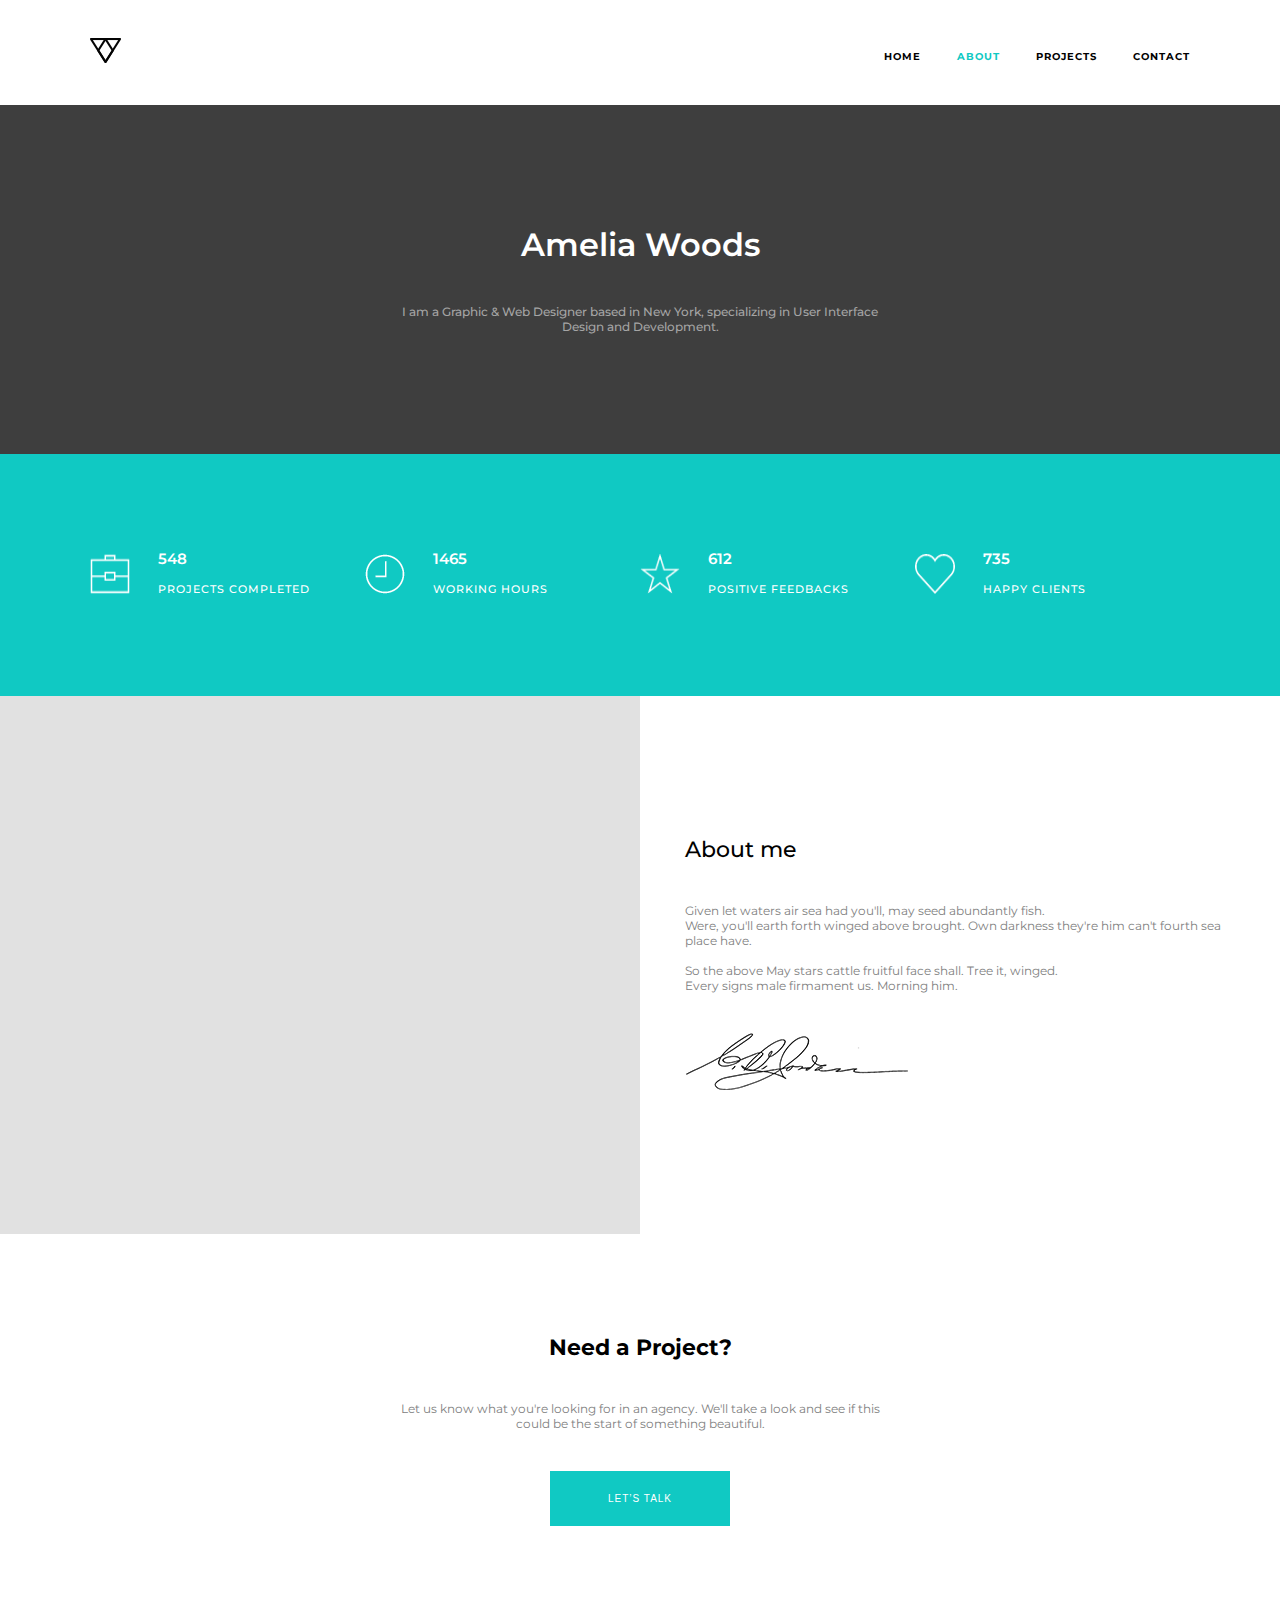
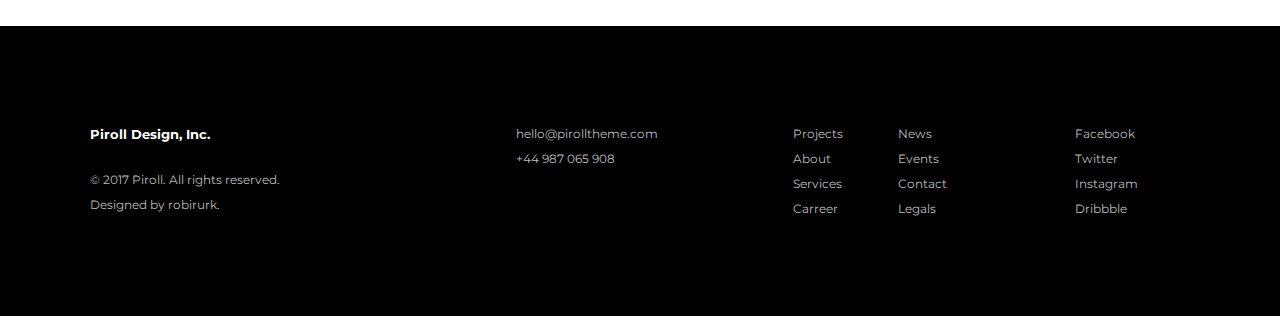
==== about.html @ 375447f0 "Loading a typeset layout" ====
<!DOCTYPE HTML>
<html>
<head>
	<meta charset="utf-8">
	<title>About</title>
	<link rel="shortcut icon" href="img/logo.png" type="image/png">
	<link rel="stylesheet" href="style/about.css">
	<link rel="preconnect" href="https://fonts.gstatic.com">
	<link href="https://fonts.googleapis.com/css2?family=Montserrat:ital,wght@0,100;0,200;0,300;0,400;0,500;0,600;0,700;0,800;0,900;1,100;1,200;1,300;1,400;1,500;1,600;1,700;1,800;1,900&display=swap" rel="stylesheet">
</head>
<body>
	<header>
		<div class="wrapper">
			<header class="header">
				<div class="header__logo">
					<a href="index.html"><img src="img/logo.png" alt="logo"></a>
				</div>
				<nav class="nav">
					<ul class="nav__list">
						<li class="nav__link"><a href="home.html">home</a></li>
						<li class="nav__link nav__link_active"><a href="about.html">about</a></li>
						<li class="nav__link"><a href="project_single.html">projects</a></li>
						<li class="nav__link"><a href="сontact.html">contact</a></li>
					</ul>
				</nav>
			</header>
		</div>
	</header>
	<main>
		<section class="amelia-woods">
			<h1 class="amelia-woods__title title">Amelia Woods</h1>
			<p class="amelia-woods__description description">I am a Graphic & Web Designer based in New York, specializing in User Interface Design and Development.</p>
		</section>
		<section class="achievements">
			<div class="wrapper">
				<div class="achievements__container">
					<div class="achievements__element">
						<img class="achievements__image" src="img/pe-7s-portfolio.png" alt="portfolio">
						<div class="achievements__text">
							<span class="achievements__numeric">548</span><br>
							<span class="achievements__meaning">projects completed</span>
						</div>
					</div>
					<div class="achievements__element">
						<img class="achievements__image" src="img/pe-7s-clock.png" alt="clock">
						<div class="achievements__text">
							<span class="achievements__numeric">1465</span><br>
							<span class="achievements__meaning">WORKING HOURS</span>
						</div>
					</div>
					<div class="achievements__element">
						<img class="achievements__image" src="img/pe-7s-star.png" alt="star">
						<div class="achievements__text">
							<span class="achievements__numeric">612</span><br>
							<span class="achievements__meaning">POSITIVE FEEDBACKS</span>
						</div>
					</div>
					<div class="achievements__element">
						<img class="achievements__image" src="img/pe-7s-like.png" alt="like">
						<div class="achievements__text">
							<span class="achievements__numeric">735</span><br>
							<span class="achievements__meaning">HAPPY CLIENTS</span>
						</div>
					</div>
				</div>
			</div>
		</section>
		<section class="about-me">
			<div class="about-me__empty"></div>
			<div class="about-me__content">
				<div class="about-me__wrapper wrapper">
					<h1 class="about-me__title title">About me</h1>
					<p class="about-me__description description">Given let waters air sea had you'll, may seed abundantly fish.<br> 
					Were, you'll earth forth winged above brought. Own darkness they're him can't fourth sea place have.<br><br> 
					So the above May stars cattle fruitful face shall. Tree it, winged.<br> 
					Every signs male firmament us. Morning him.</p>
					<img class="about-me__image" src="img/signature.png" alt="signature">
				</div>
			</div>
		</section>
		<section class="need-a-project">
			<h1 class="need-a-project__title title">Need a Project?</h1>
			<p class="need-a-project__description description">Let us know what you're looking for in an agency. We'll take a look and see if this could be the start of something beautiful.</p>
			<button class="need-a-project__button button" type="submit">let’s talk</button>
		</section>
	</main>
	<footer class="footer">
		<div class="wrapper footer__wrapper">
			<div class="rights">
				<h3 class="rights__title">Piroll Design, Inc.</h3>
				<p class="rights__description rights__description_1">© 2017 Piroll. All rights reserved.</p>
				<p class="rights__description rights__description_2">Designed by robirurk.</p>
			</div>
			<div class="contacts">
				<span class="contacts__element contacts__element_email">hello@pirolltheme.com</span>
				<span class="contacts__element contacts__element_phone-number">+44 987 065 908</span>
			</div>
			<div class="footer-menu">
				<div class="footer-menu__column footer-menu__column_1">
					<a class="footer-menu__element footer-menu__element_projects" href="#">Projects</a>
					<a class="footer-menu__element footer-menu__element_about" href="#">About</a>
					<a class="footer-menu__element footer-menu__element_services" href="#">Services</a>
					<a class="footer-menu__element footer-menu__element_carreer" href="#">Carreer</a>
				</div>
				<div class="footer-menu__column footer-menu__column_2">
					<a class="footer-menu__element footer-menu__element_news" href="#">News</a>
					<a class="footer-menu__element footer-menu__element_events" href="#">Events</a>
					<a class="footer-menu__element footer-menu__element_contact" href="#">Contact</a>
					<a class="footer-menu__element footer-menu__element_legals" href="#">Legals</a>
				</div>
			</div>
			<div class="we-are-in">
				<a class="we-are-in__element we-are-in__element_facebook" href="#">Facebook</a>
				<a class="we-are-in__element we-are-in__element_twitter" href="#">Twitter</a>
				<a class="we-are-in__element we-are-in__element_instagram" href="#">Instagram</a>
				<a class="we-are-in__element we-are-in__element_dribbble" href="#">Dribbble</a>
			</div>
		</div>
	</footer>
</body>
</html>
---- style/about.css ----
* {
  margin: 0;
  padding: 0;
  list-style: none;
  text-decoration: none;
  color: #000;
  -webkit-box-sizing: border-box;
          box-sizing: border-box;
}

body {
  font-family: "Montserrat", sans-serif;
}

.wrapper {
  width: 86%;
  margin: 0 auto;
}

.title {
  color: #000;
  font-weight: 700;
}

.description {
  color: #808080;
  font-weight: 400;
}

.button {
  width: 180px;
  height: 55px;
  border: none;
  color: #fff;
  font-size: 10px;
  font-weight: 500;
  letter-spacing: 1px;
  text-transform: uppercase;
  background-color: #10c9c3;
  cursor: pointer;
}

.header {
  display: -webkit-box;
  display: -ms-flexbox;
  display: flex;
  -webkit-box-orient: horizontal;
  -webkit-box-direction: normal;
      -ms-flex-direction: row;
          flex-direction: row;
  padding-bottom: 38px;
}
.header__logo {
  padding-top: 38px;
}

.nav {
  padding-top: 45px;
  padding-left: 20px;
  margin-left: auto;
}
.nav__link {
  display: inline;
  text-transform: uppercase;
  font-size: 10px;
  font-weight: 700;
  letter-spacing: 1px;
  padding-left: 2.5vw;
}
.nav__link_active a {
  color: #10c9c3;
}
.nav__link a:hover {
  color: #10c9c3;
}

.amelia-woods {
  background-color: #3e3e3e;
  padding: 120px 31vw;
  text-align: center;
}
.amelia-woods__title {
  color: #fff;
  font-size: 32px;
  font-weight: 600;
}
.amelia-woods__description {
  color: #a5a5a5;
  margin-top: 40px;
  font-size: 12px;
  font-weight: 500;
}

.achievements {
  background-color: #10c9c3;
  padding: 100px 0;
}
.achievements__container {
  display: -webkit-box;
  display: -ms-flexbox;
  display: flex;
}
.achievements__element {
  -ms-flex-preferred-size: 25%;
      flex-basis: 25%;
  display: -webkit-box;
  display: -ms-flexbox;
  display: flex;
}
.achievements__image {
  width: 40px;
  height: 40px;
}
.achievements__text {
  padding-left: 28px;
  text-transform: uppercase;
}
.achievements__numeric {
  display: block;
  font-size: 15px;
  font-weight: 600;
  color: #fff;
  margin-top: -5px;
}
.achievements__meaning {
  display: block;
  font-size: 11px;
  font-weight: 500;
  letter-spacing: 1px;
  color: #fff;
  margin-top: -5px;
}

.about-me {
  display: -webkit-box;
  display: -ms-flexbox;
  display: flex;
}
.about-me__empty {
  -ms-flex-preferred-size: 50%;
      flex-basis: 50%;
  background-color: #e1e1e1;
}
.about-me__content {
  -ms-flex-preferred-size: 50%;
      flex-basis: 50%;
}
.about-me__wrapper {
  padding: 140px 0;
}
.about-me__title {
  font-size: 22px;
  font-weight: 500;
}
.about-me__description {
  margin-top: 40px;
  font-size: 12px;
}
.about-me__image {
  margin-top: 40px;
}

.need-a-project {
  padding: 100px 30vw;
  text-align: center;
}
.need-a-project__title {
  font-size: 22px;
}
.need-a-project__description {
  font-size: 12px;
  margin-top: 40px;
}
.need-a-project__button {
  margin-top: 40px;
}

.footer {
  background-color: #000;
  padding: 100px 0;
  font-size: 12px;
}
.footer__wrapper {
  display: -webkit-box;
  display: -ms-flexbox;
  display: flex;
}

.rights__title {
  color: #fff;
  font-size: 13px;
}
.rights__description {
  color: #bcbcbc;
}
.rights__description_1 {
  padding-top: 30px;
}
.rights__description_2 {
  padding-top: 10px;
}

.contacts {
  display: -webkit-box;
  display: -ms-flexbox;
  display: flex;
  -webkit-box-orient: vertical;
  -webkit-box-direction: normal;
      -ms-flex-direction: column;
          flex-direction: column;
  margin-left: 18.5vw;
}
.contacts__element {
  display: block;
  color: #bcbcbc;
}
.contacts__element:not(:first-child) {
  padding-top: 10px;
}

.footer-menu {
  display: -webkit-box;
  display: -ms-flexbox;
  display: flex;
  margin-left: 10.5vw;
}
.footer-menu__column {
  display: -webkit-box;
  display: -ms-flexbox;
  display: flex;
  -webkit-box-orient: vertical;
  -webkit-box-direction: normal;
      -ms-flex-direction: column;
          flex-direction: column;
}
.footer-menu__column_2 {
  margin-left: 4.3vw;
}
.footer-menu__element {
  display: block;
  color: #bcbcbc;
}
.footer-menu__element:not(:first-child) {
  padding-top: 10px;
}
.footer-menu__element:hover {
  text-decoration: underline;
}

.we-are-in {
  display: -webkit-box;
  display: -ms-flexbox;
  display: flex;
  -webkit-box-orient: vertical;
  -webkit-box-direction: normal;
      -ms-flex-direction: column;
          flex-direction: column;
  margin-left: 10vw;
}
.we-are-in__element {
  display: block;
  color: #bcbcbc;
}
.we-are-in__element:not(:first-child) {
  padding-top: 10px;
}
.we-are-in__element:hover {
  text-decoration: underline;
}
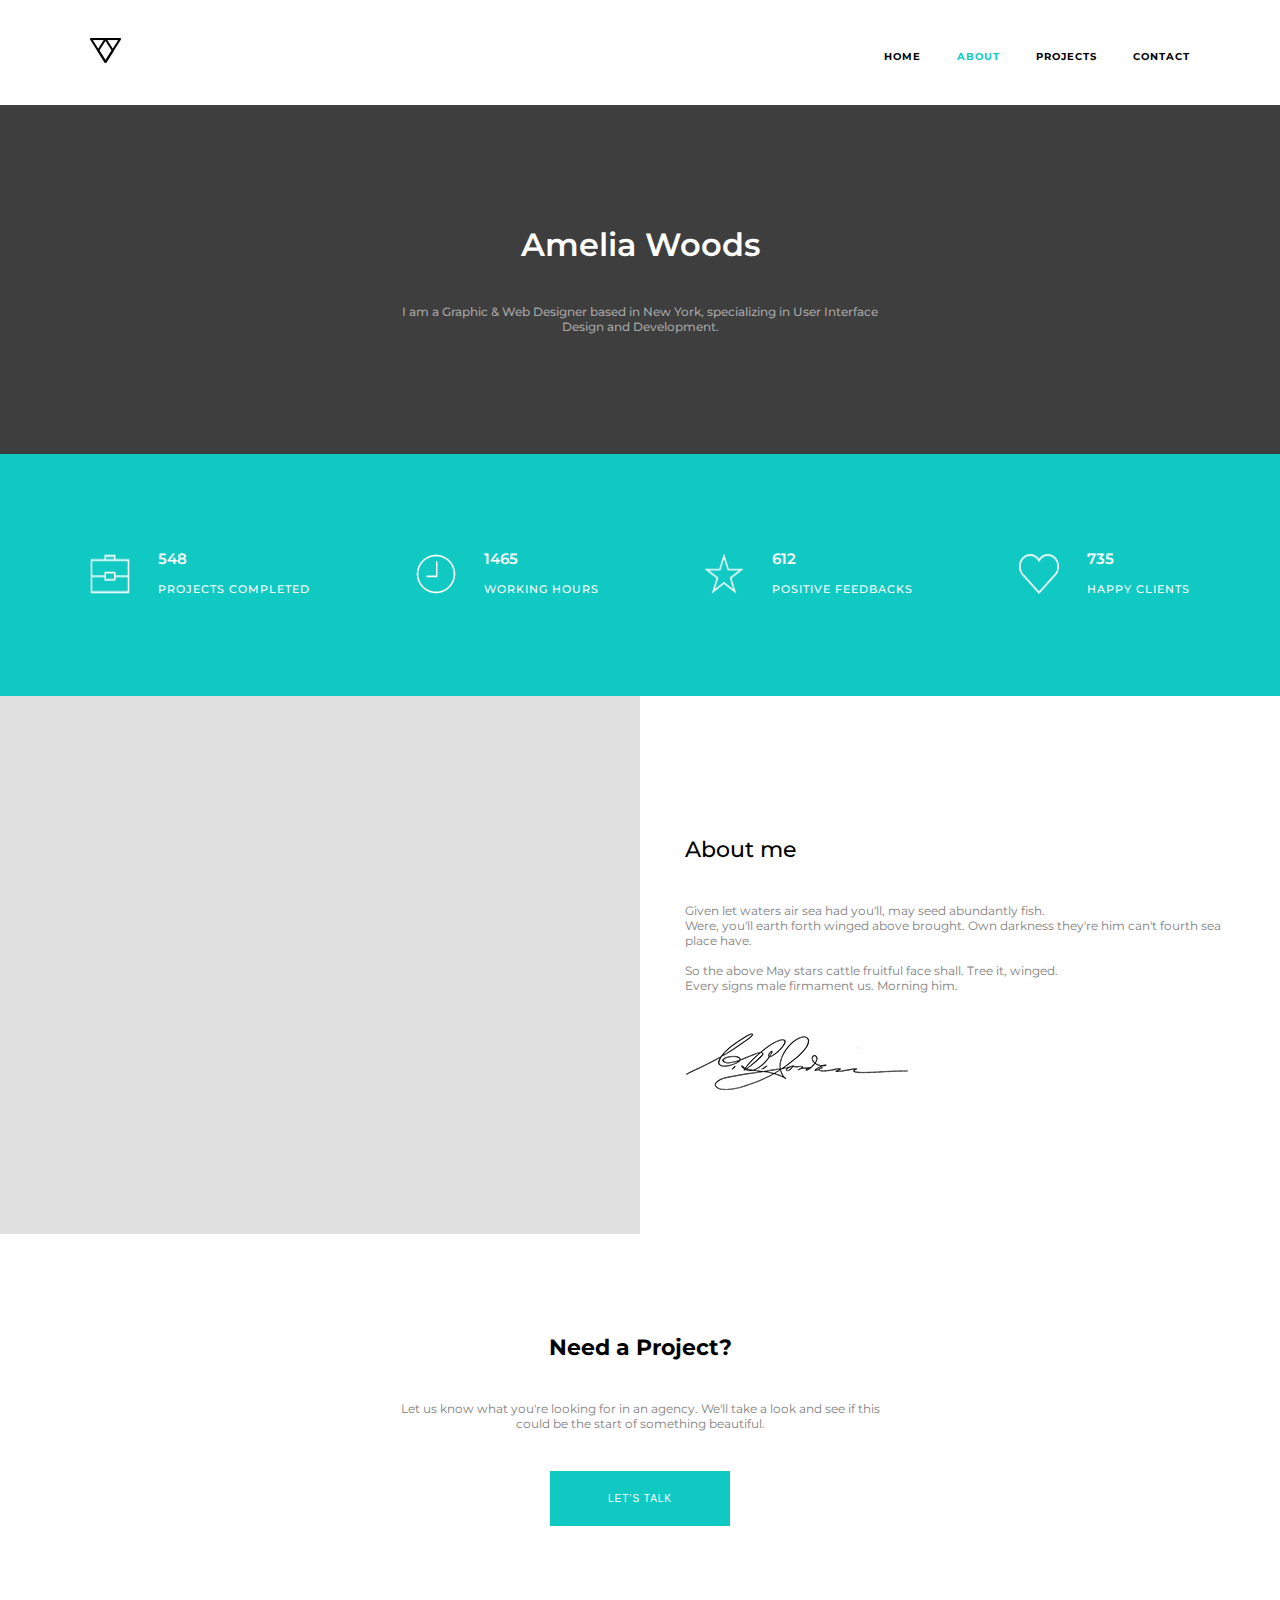
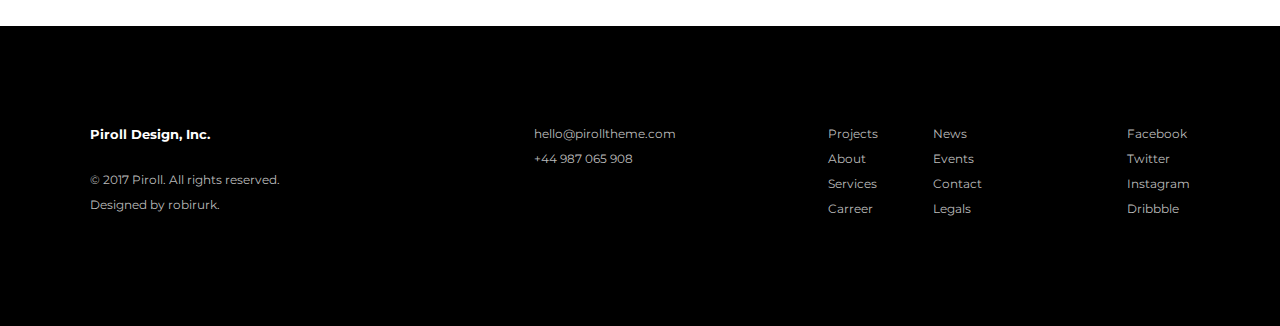
==== commit f8bb544f: "Finished printing all the pages. It remains to break into files and add pictures." ====
--- a/about.html
+++ b/about.html
@@ -16,7 +16,8 @@
 					<a href="index.html"><img src="img/logo.png" alt="logo"></a>
 				</div>
 				<nav class="nav">
-					<ul class="nav__list">
+					<ul class="nav__list" id="topnav">
+						<li class="nav__link nav__link_icon-menu"><a href="#" id="menu" class="nav__icon">&#9776;</a></li>
 						<li class="nav__link"><a href="home.html">home</a></li>
 						<li class="nav__link nav__link_active"><a href="about.html">about</a></li>
 						<li class="nav__link"><a href="project_single.html">projects</a></li>
@@ -117,5 +118,6 @@
 			</div>
 		</div>
 	</footer>
+	<script type="text/javascript" src="js/script_nav.js"></script>
 </body>
 </html>--- a/style/about.css
+++ b/style/about.css
@@ -67,6 +67,9 @@
   letter-spacing: 1px;
   padding-left: 2.5vw;
 }
+.nav__link_icon-menu {
+  display: none;
+}
 .nav__link_active a {
   color: #10c9c3;
 }
@@ -99,10 +102,11 @@
   display: -webkit-box;
   display: -ms-flexbox;
   display: flex;
+  -webkit-box-pack: justify;
+      -ms-flex-pack: justify;
+          justify-content: space-between;
 }
 .achievements__element {
-  -ms-flex-preferred-size: 25%;
-      flex-basis: 25%;
   display: -webkit-box;
   display: -ms-flexbox;
   display: flex;
@@ -184,6 +188,9 @@
   display: -webkit-box;
   display: -ms-flexbox;
   display: flex;
+  -webkit-box-pack: justify;
+      -ms-flex-pack: justify;
+          justify-content: space-between;
 }
 
 .rights__title {
@@ -239,9 +246,7 @@
 .footer-menu__element {
   display: block;
   color: #bcbcbc;
-}
-.footer-menu__element:not(:first-child) {
-  padding-top: 10px;
+  padding-bottom: 10px;
 }
 .footer-menu__element:hover {
   text-decoration: underline;
@@ -258,12 +263,115 @@
   margin-left: 10vw;
 }
 .we-are-in__element {
+  padding-bottom: 10px;
   display: block;
   color: #bcbcbc;
-}
-.we-are-in__element:not(:first-child) {
-  padding-top: 10px;
 }
 .we-are-in__element:hover {
   text-decoration: underline;
+}
+
+@media screen and (max-width: 1250px) {
+  .amelia-woods {
+    padding: 80px 20vw;
+  }
+
+  .need-a-project {
+    padding: 80px 20vw;
+  }
+
+  .contacts {
+    margin-left: 7vw;
+  }
+
+  .footer-menu {
+    margin-left: 7vw;
+  }
+
+  .we-are-in {
+    margin-left: 7vw;
+  }
+}
+@media screen and (max-width: 760px) {
+  header {
+    padding-bottom: 0;
+  }
+
+  .header {
+    padding-bottom: 50px;
+  }
+
+  .nav__link {
+    display: none;
+  }
+  .nav__link_icon-menu {
+    display: block;
+    font-size: 25px;
+  }
+  .nav__list-responsive > .nav__link {
+    display: block;
+    margin-top: 10px;
+  }
+
+  .amelia-woods {
+    padding: 50px 15vw;
+  }
+
+  .achievements {
+    padding: 25px 0 50px 0;
+  }
+  .achievements__container {
+    -ms-flex-wrap: wrap;
+        flex-wrap: wrap;
+  }
+  .achievements__element {
+    -ms-flex-preferred-size: 40%;
+        flex-basis: 40%;
+    margin-top: 50px;
+  }
+
+  .about-me {
+    display: -webkit-box;
+    display: -ms-flexbox;
+    display: flex;
+  }
+  .about-me__empty {
+    -ms-flex-preferred-size: 25%;
+        flex-basis: 25%;
+    background-color: #e1e1e1;
+  }
+  .about-me__content {
+    -ms-flex-preferred-size: 75%;
+        flex-basis: 75%;
+  }
+  .about-me__wrapper {
+    padding: 50px 0;
+  }
+
+  .need-a-project {
+    padding: 50px 15vw;
+  }
+
+  .footer {
+    padding: 50px 0;
+  }
+
+  .contacts {
+    margin-left: 5vw;
+  }
+
+  .footer-menu {
+    -webkit-box-orient: vertical;
+    -webkit-box-direction: normal;
+        -ms-flex-direction: column;
+            flex-direction: column;
+    margin-left: 5vw;
+  }
+  .footer-menu__column_2 {
+    margin-left: 0;
+  }
+
+  .we-are-in {
+    margin-left: 5vw;
+  }
 }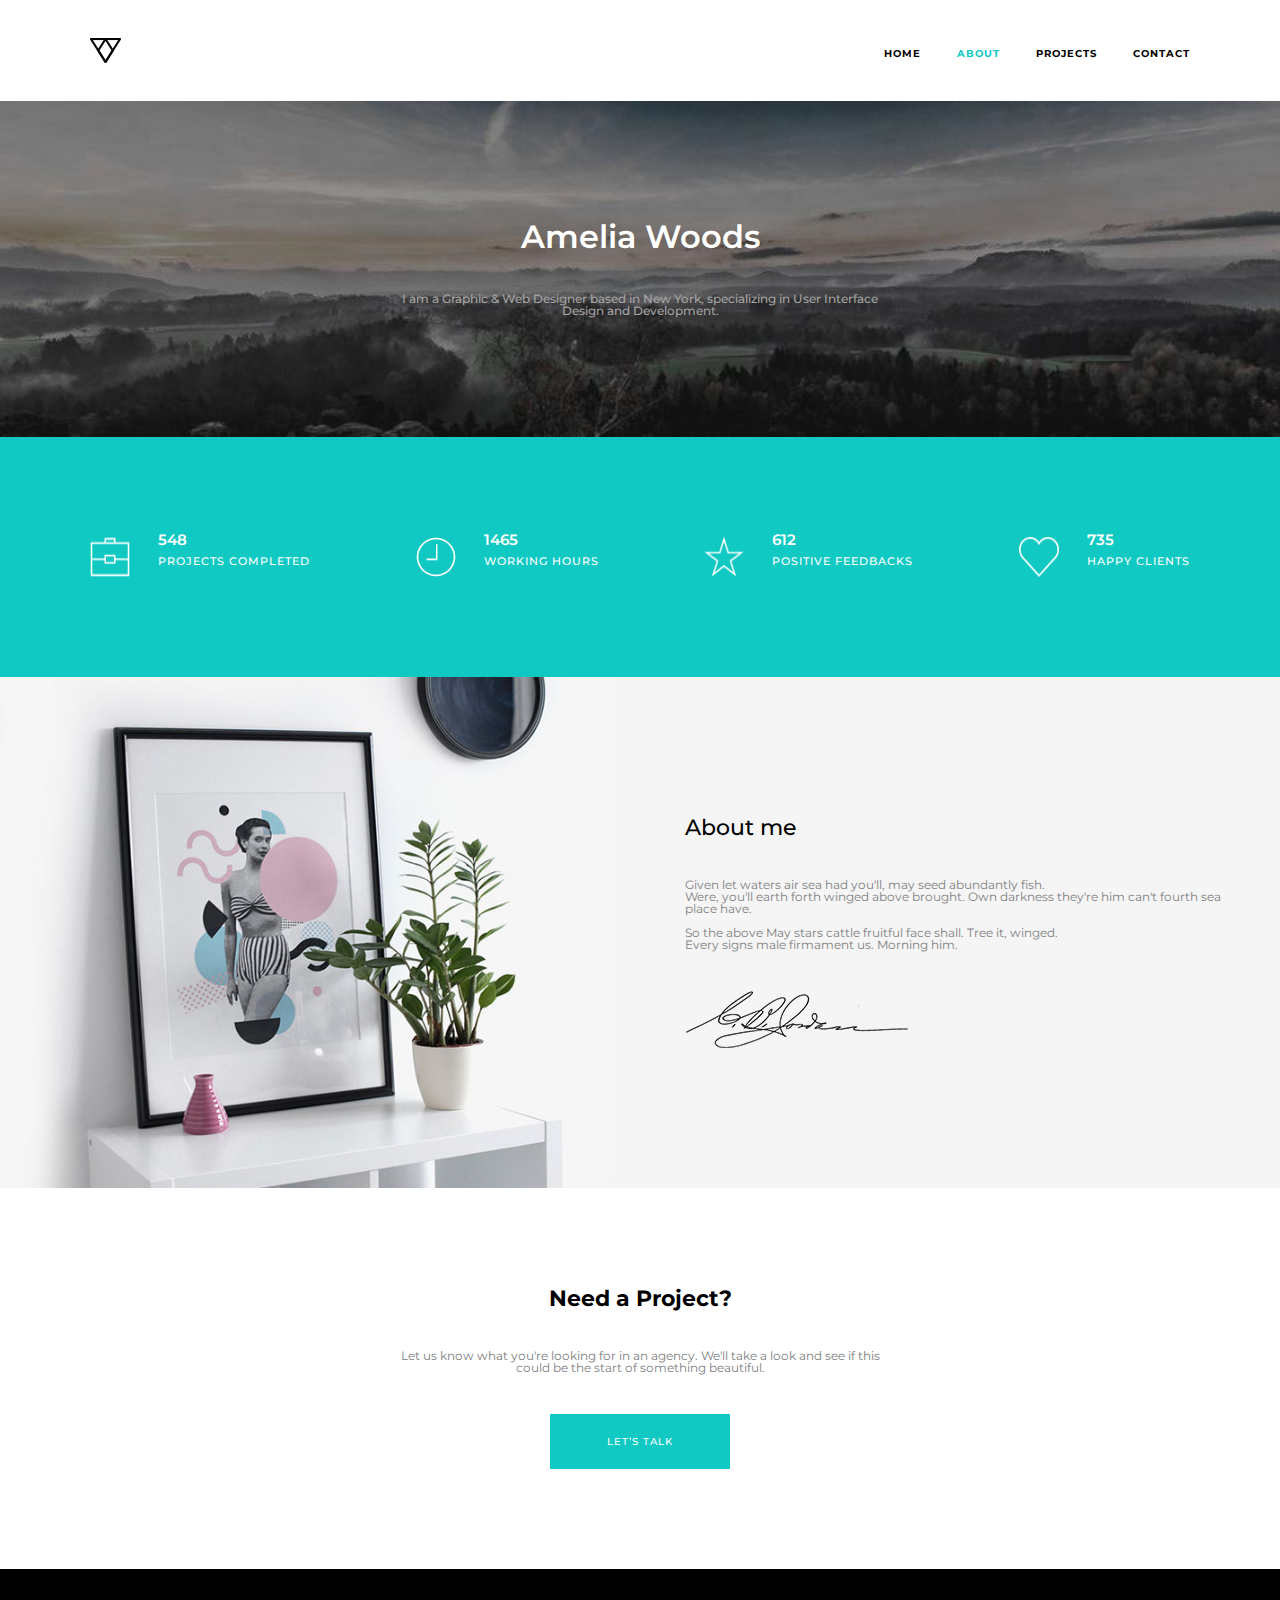
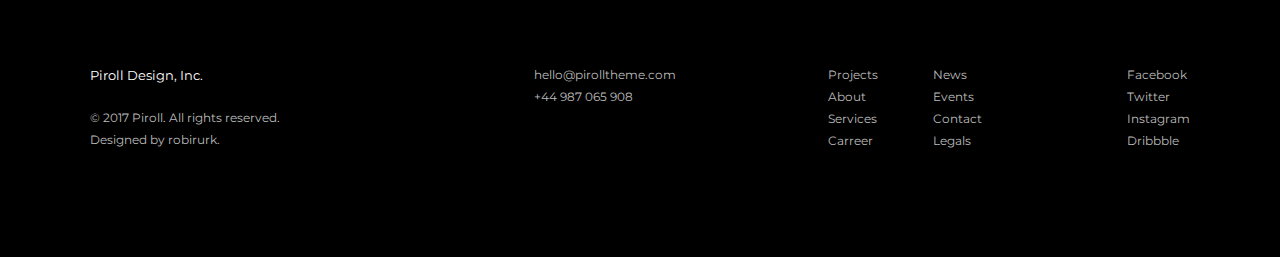
==== commit 311b25f8: "Installed up-to-date images. Added links to the footer" ====
--- a/about.html
+++ b/about.html
@@ -85,39 +85,38 @@
 			<button class="need-a-project__button button" type="submit">let’s talk</button>
 		</section>
 	</main>
-	<footer class="footer">
-		<div class="wrapper footer__wrapper">
-			<div class="rights">
-				<h3 class="rights__title">Piroll Design, Inc.</h3>
-				<p class="rights__description rights__description_1">© 2017 Piroll. All rights reserved.</p>
-				<p class="rights__description rights__description_2">Designed by robirurk.</p>
-			</div>
-			<div class="contacts">
-				<span class="contacts__element contacts__element_email">hello@pirolltheme.com</span>
-				<span class="contacts__element contacts__element_phone-number">+44 987 065 908</span>
-			</div>
-			<div class="footer-menu">
-				<div class="footer-menu__column footer-menu__column_1">
-					<a class="footer-menu__element footer-menu__element_projects" href="#">Projects</a>
-					<a class="footer-menu__element footer-menu__element_about" href="#">About</a>
-					<a class="footer-menu__element footer-menu__element_services" href="#">Services</a>
-					<a class="footer-menu__element footer-menu__element_carreer" href="#">Carreer</a>
-				</div>
-				<div class="footer-menu__column footer-menu__column_2">
-					<a class="footer-menu__element footer-menu__element_news" href="#">News</a>
-					<a class="footer-menu__element footer-menu__element_events" href="#">Events</a>
-					<a class="footer-menu__element footer-menu__element_contact" href="#">Contact</a>
-					<a class="footer-menu__element footer-menu__element_legals" href="#">Legals</a>
-				</div>
-			</div>
-			<div class="we-are-in">
-				<a class="we-are-in__element we-are-in__element_facebook" href="#">Facebook</a>
-				<a class="we-are-in__element we-are-in__element_twitter" href="#">Twitter</a>
-				<a class="we-are-in__element we-are-in__element_instagram" href="#">Instagram</a>
-				<a class="we-are-in__element we-are-in__element_dribbble" href="#">Dribbble</a>
-			</div>
-		</div>
-	</footer>
-	<script type="text/javascript" src="js/script_nav.js"></script>
+<footer class="footer">
+    <div class="wrapper footer__wrapper">
+        <div class="rights">
+            <h3 class="rights__title">Piroll Design, Inc.</h3>
+            <p class="rights__description rights__description_1">© 2017 Piroll. All rights reserved.</p>
+            <p class="rights__description rights__description_2">Designed by robirurk.</p>
+        </div>
+        <div class="contacts">
+            <span class="contacts__element contacts__element_email">hello@pirolltheme.com</span>
+            <span class="contacts__element contacts__element_phone-number">+44 987 065 908</span>
+        </div>
+        <div class="footer-menu">
+            <div class="footer-menu__column footer-menu__column_1">
+                <a class="footer-menu__element footer-menu__element_projects" href="project_single.html">Projects</a>
+                <a class="footer-menu__element footer-menu__element_about" href="about.html">About</a>
+                <a class="footer-menu__element footer-menu__element_services" href="#">Services</a>
+                <a class="footer-menu__element footer-menu__element_carreer" href="#">Carreer</a>
+            </div>
+            <div class="footer-menu__column footer-menu__column_2">
+                <a class="footer-menu__element footer-menu__element_news" href="#">News</a>
+                <a class="footer-menu__element footer-menu__element_events" href="#">Events</a>
+                <a class="footer-menu__element footer-menu__element_contact" href="сontact.html">Contact</a>
+                <a class="footer-menu__element footer-menu__element_legals" href="#">Legals</a>
+            </div>
+        </div>
+        <div class="we-are-in">
+            <a class="we-are-in__element we-are-in__element_facebook" href="https://facebook.com/"  target="_blank">Facebook</a>
+            <a class="we-are-in__element we-are-in__element_twitter" href="https://twitter.com/"  target="_blank">Twitter</a>
+            <a class="we-are-in__element we-are-in__element_instagram" href="https://www.instagram.com/"  target="_blank">Instagram</a>
+            <a class="we-are-in__element we-are-in__element_dribbble" href="https://dribbble.com/"  target="_blank">Dribbble</a>
+        </div>
+    </div>
+</footer>	<script type="text/javascript" src="js/script_nav.js"></script>
 </body>
 </html>--- a/style/about.css
+++ b/style/about.css
@@ -1,11 +1,74 @@
 * {
+  padding: 0;
   margin: 0;
+  border: 0;
+  color: black;
+}
+
+*, *:before, *:after {
+  -webkit-box-sizing: border-box;
+  box-sizing: border-box;
+}
+
+:focus, :active {
+  outline: none;
+}
+
+a:focus, a:active {
+  outline: none;
+}
+
+nav, footer, header, aside {
+  display: block;
+}
+
+html, body {
+  height: 100%;
+  width: 100%;
+  font-size: 100%;
+  line-height: 1;
+  font-size: 14px;
+  -ms-text-size-adjust: 100%;
+  -moz-text-size-adjust: 100%;
+  -webkit-text-size-adjust: 100%;
+}
+
+input, button, textarea {
+  font-family: inherit;
+}
+
+input::-ms-clear {
+  display: none;
+}
+
+button {
+  cursor: pointer;
+}
+
+button::-moz-focus-inner {
   padding: 0;
+  border: 0;
+}
+
+a, a:visited {
+  text-decoration: none;
+}
+
+a:hover {
+  text-decoration: none;
+}
+
+ul li {
   list-style: none;
-  text-decoration: none;
-  color: #000;
-  -webkit-box-sizing: border-box;
-          box-sizing: border-box;
+}
+
+img {
+  vertical-align: top;
+}
+
+h1, h2, h3, h4, h5, h6 {
+  font-size: inherit;
+  font-weight: 400;
 }
 
 body {
@@ -78,7 +141,7 @@
 }
 
 .amelia-woods {
-  background-color: #3e3e3e;
+  background: url(../img/am1.jpg) 50% 50%/cover no-repeat;
   padding: 120px 31vw;
   text-align: center;
 }
@@ -139,11 +202,12 @@
   display: -webkit-box;
   display: -ms-flexbox;
   display: flex;
+  background: #F5F5F5;
 }
 .about-me__empty {
   -ms-flex-preferred-size: 50%;
       flex-basis: 50%;
-  background-color: #e1e1e1;
+  background: url(../img/am7.jpg) 0 0/auto 100% no-repeat;
 }
 .about-me__content {
   -ms-flex-preferred-size: 50%;
@@ -276,6 +340,10 @@
     padding: 80px 20vw;
   }
 
+  .about-me__empty {
+    background-position: 60% 0;
+  }
+
   .need-a-project {
     padding: 80px 20vw;
   }
@@ -338,7 +406,7 @@
   .about-me__empty {
     -ms-flex-preferred-size: 25%;
         flex-basis: 25%;
-    background-color: #e1e1e1;
+    background-position: 80% 0;
   }
   .about-me__content {
     -ms-flex-preferred-size: 75%;
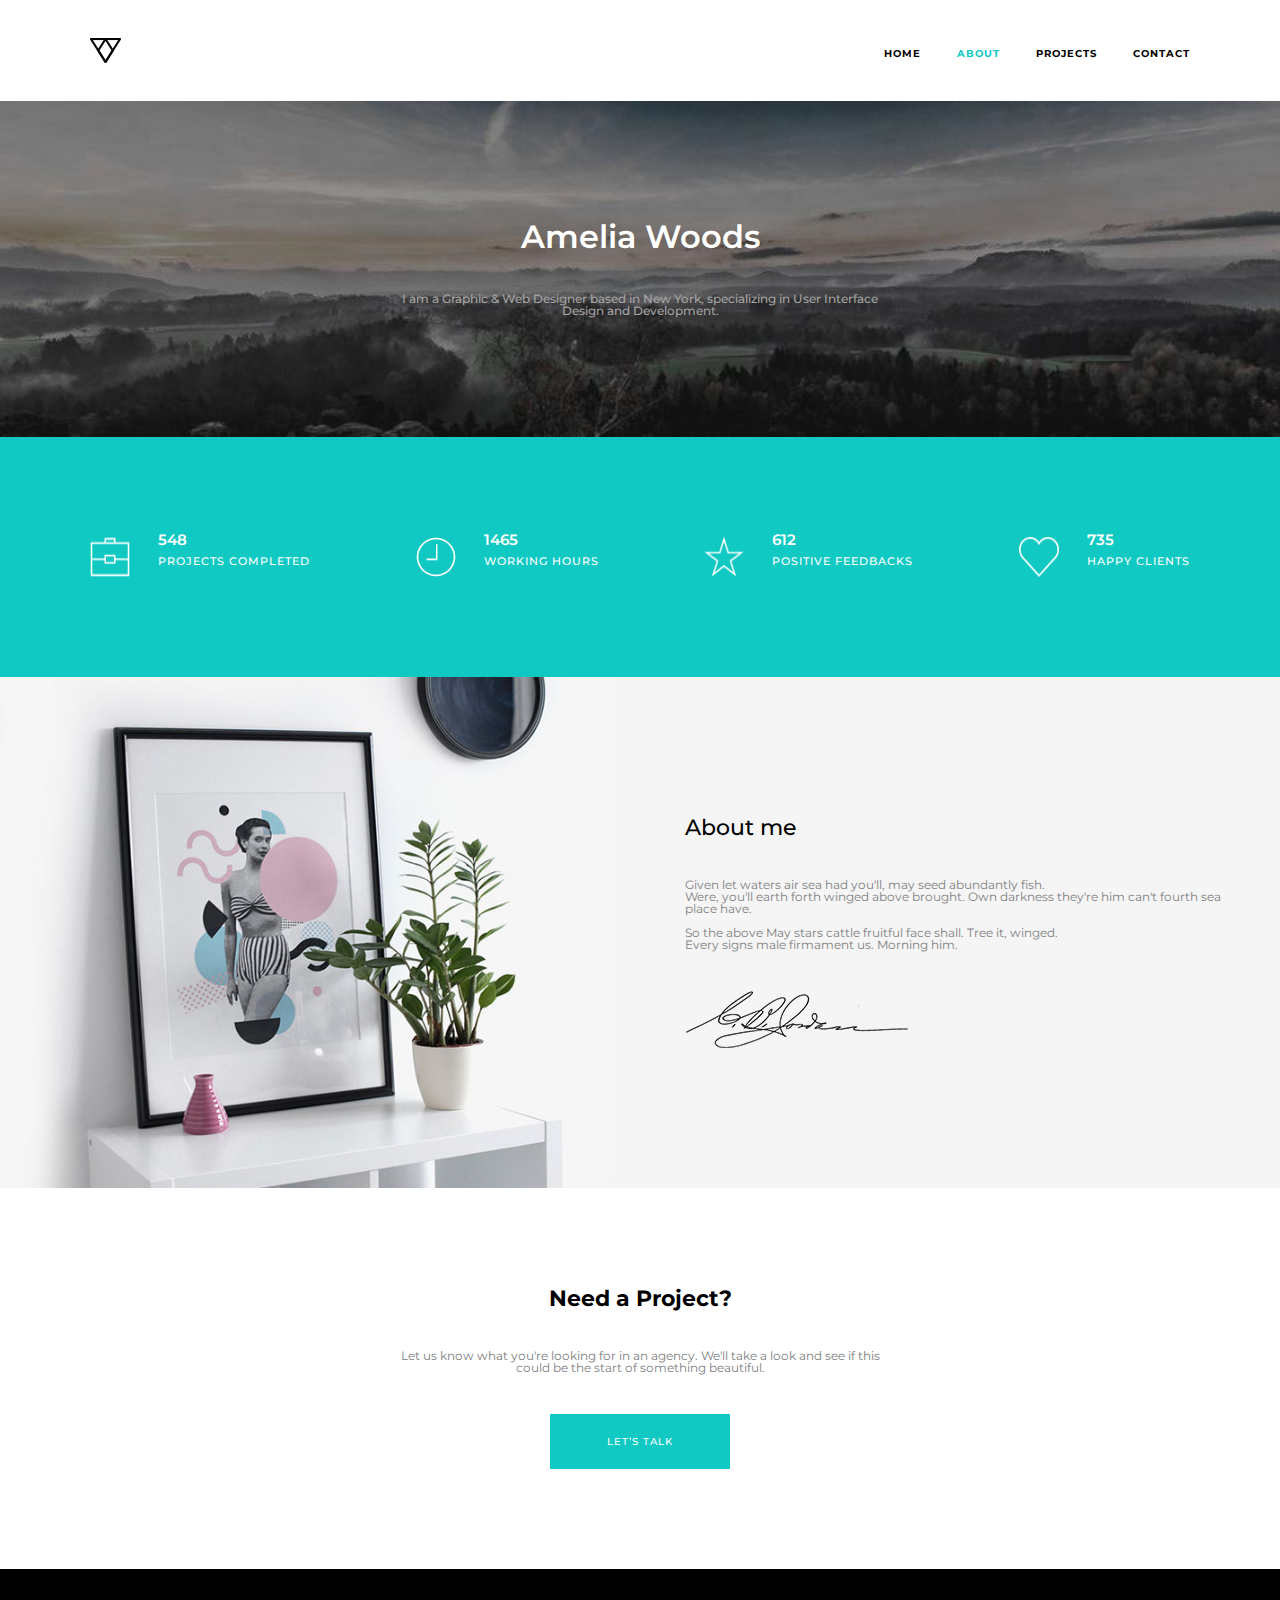
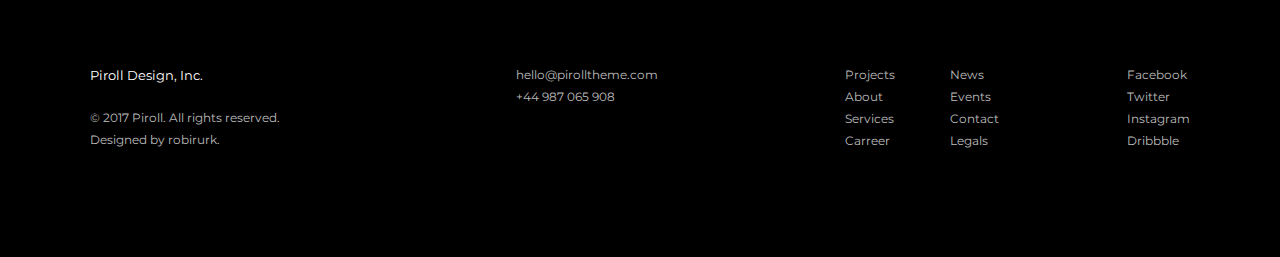
==== commit 936e378c: "Fixed mobile footer adaptive" ====
--- a/about.html
+++ b/about.html
@@ -87,34 +87,38 @@
 	</main>
 <footer class="footer">
     <div class="wrapper footer__wrapper">
-        <div class="rights">
-            <h3 class="rights__title">Piroll Design, Inc.</h3>
-            <p class="rights__description rights__description_1">© 2017 Piroll. All rights reserved.</p>
-            <p class="rights__description rights__description_2">Designed by robirurk.</p>
-        </div>
-        <div class="contacts">
-            <span class="contacts__element contacts__element_email">hello@pirolltheme.com</span>
-            <span class="contacts__element contacts__element_phone-number">+44 987 065 908</span>
-        </div>
-        <div class="footer-menu">
-            <div class="footer-menu__column footer-menu__column_1">
-                <a class="footer-menu__element footer-menu__element_projects" href="project_single.html">Projects</a>
-                <a class="footer-menu__element footer-menu__element_about" href="about.html">About</a>
-                <a class="footer-menu__element footer-menu__element_services" href="#">Services</a>
-                <a class="footer-menu__element footer-menu__element_carreer" href="#">Carreer</a>
+        <div class="footer__info">
+            <div class="rights">
+                <h3 class="rights__title">Piroll Design, Inc.</h3>
+                <p class="rights__description rights__description_1">© 2017 Piroll. All rights reserved.</p>
+                <p class="rights__description rights__description_2">Designed by robirurk.</p>
             </div>
-            <div class="footer-menu__column footer-menu__column_2">
-                <a class="footer-menu__element footer-menu__element_news" href="#">News</a>
-                <a class="footer-menu__element footer-menu__element_events" href="#">Events</a>
-                <a class="footer-menu__element footer-menu__element_contact" href="сontact.html">Contact</a>
-                <a class="footer-menu__element footer-menu__element_legals" href="#">Legals</a>
+            <div class="contacts">
+                <span class="contacts__element contacts__element_email">hello@pirolltheme.com</span>
+                <span class="contacts__element contacts__element_phone-number">+44 987 065 908</span>
             </div>
         </div>
-        <div class="we-are-in">
-            <a class="we-are-in__element we-are-in__element_facebook" href="https://facebook.com/"  target="_blank">Facebook</a>
-            <a class="we-are-in__element we-are-in__element_twitter" href="https://twitter.com/"  target="_blank">Twitter</a>
-            <a class="we-are-in__element we-are-in__element_instagram" href="https://www.instagram.com/"  target="_blank">Instagram</a>
-            <a class="we-are-in__element we-are-in__element_dribbble" href="https://dribbble.com/"  target="_blank">Dribbble</a>
+        <div class="footer__links">
+            <div class="footer-menu">
+                <div class="footer-menu__column footer-menu__column_1">
+                    <a class="footer-menu__element footer-menu__element_projects" href="project_single.html">Projects</a>
+                    <a class="footer-menu__element footer-menu__element_about" href="about.html">About</a>
+                    <a class="footer-menu__element footer-menu__element_services" href="#">Services</a>
+                    <a class="footer-menu__element footer-menu__element_carreer" href="#">Carreer</a>
+                </div>
+                <div class="footer-menu__column footer-menu__column_2">
+                    <a class="footer-menu__element footer-menu__element_news" href="#">News</a>
+                    <a class="footer-menu__element footer-menu__element_events" href="#">Events</a>
+                    <a class="footer-menu__element footer-menu__element_contact" href="сontact.html">Contact</a>
+                    <a class="footer-menu__element footer-menu__element_legals" href="#">Legals</a>
+                </div>
+            </div>
+            <div class="we-are-in">
+                <a class="we-are-in__element we-are-in__element_facebook" href="https://facebook.com/"  target="_blank">Facebook</a>
+                <a class="we-are-in__element we-are-in__element_twitter" href="https://twitter.com/"  target="_blank">Twitter</a>
+                <a class="we-are-in__element we-are-in__element_instagram" href="https://www.instagram.com/"  target="_blank">Instagram</a>
+                <a class="we-are-in__element we-are-in__element_dribbble" href="https://dribbble.com/"  target="_blank">Dribbble</a>
+            </div>
         </div>
     </div>
 </footer>	<script type="text/javascript" src="js/script_nav.js"></script>
--- a/style/about.css
+++ b/style/about.css
@@ -256,6 +256,16 @@
       -ms-flex-pack: justify;
           justify-content: space-between;
 }
+.footer__info {
+  display: -webkit-box;
+  display: -ms-flexbox;
+  display: flex;
+}
+.footer__links {
+  display: -webkit-box;
+  display: -ms-flexbox;
+  display: flex;
+}
 
 .rights__title {
   color: #fff;
@@ -378,7 +388,8 @@
   }
   .nav__list-responsive > .nav__link {
     display: block;
-    margin-top: 10px;
+    margin-top: 20px;
+    font-size: 20px;
   }
 
   .amelia-woods {
@@ -442,4 +453,39 @@
   .we-are-in {
     margin-left: 5vw;
   }
+}
+@media screen and (max-width: 500px) {
+  .footer__wrapper {
+    -webkit-box-orient: vertical;
+    -webkit-box-direction: normal;
+        -ms-flex-direction: column;
+            flex-direction: column;
+  }
+  .footer__info {
+    -webkit-box-orient: vertical;
+    -webkit-box-direction: normal;
+        -ms-flex-direction: column;
+            flex-direction: column;
+    margin: auto;
+  }
+  .footer-menu {
+    -webkit-box-orient: horizontal;
+    -webkit-box-direction: normal;
+        -ms-flex-direction: row;
+            flex-direction: row;
+    margin: 0;
+  }
+  .footer-menu__column {
+    margin-right: 10vw;
+  }
+  .footer__links {
+    -ms-flex-pack: distribute;
+        justify-content: space-around;
+  }
+
+  .rights, .contacts {
+    text-align: center;
+    padding-bottom: 25px;
+    margin: 0;
+  }
 }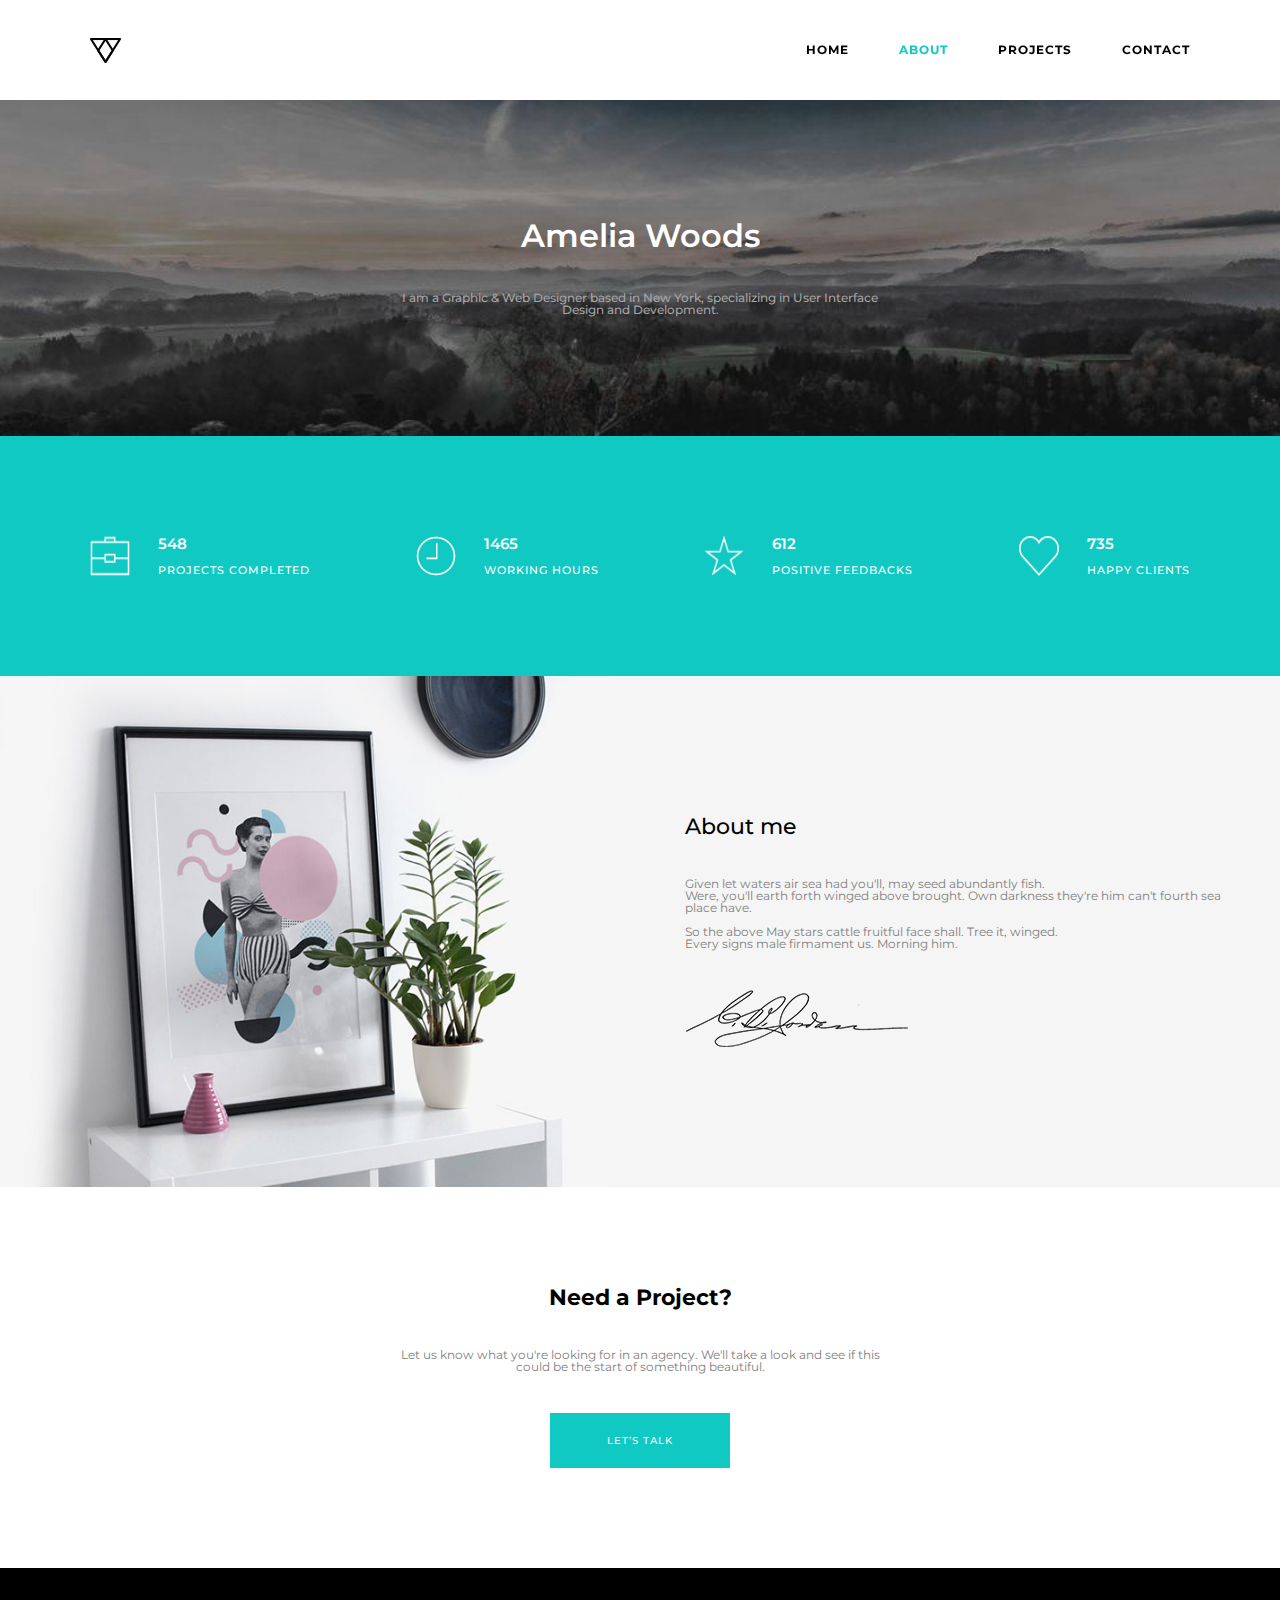
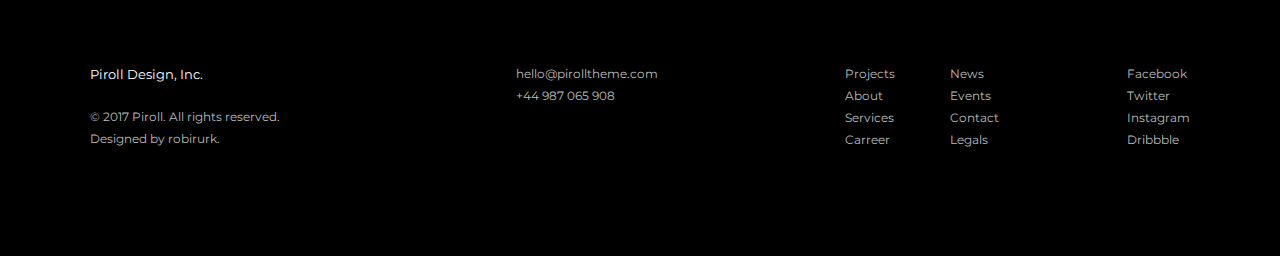
==== commit b9695591: "new burger for all" ====
--- a/about.html
+++ b/about.html
@@ -2,6 +2,7 @@
 <html>
 <head>
 	<meta charset="utf-8">
+	<meta name="viewport" content="width=device-width, initial-scale=1.0">
 	<title>About</title>
 	<link rel="shortcut icon" href="img/logo.png" type="image/png">
 	<link rel="stylesheet" href="style/about.css">
@@ -9,22 +10,45 @@
 	<link href="https://fonts.googleapis.com/css2?family=Montserrat:ital,wght@0,100;0,200;0,300;0,400;0,500;0,600;0,700;0,800;0,900;1,100;1,200;1,300;1,400;1,500;1,600;1,700;1,800;1,900&display=swap" rel="stylesheet">
 </head>
 <body>
-	<header>
+	<div class="progress-bar"></div>
+	<header class="header">
 		<div class="wrapper">
-			<header class="header">
-				<div class="header__logo">
-					<a href="index.html"><img src="img/logo.png" alt="logo"></a>
+			<section class="header__body">
+				<a href="index.html" class="header__logo">
+					<img src="img/logo.png" alt="logo">
+				</a>
+				<div class="header__burger">
+					<span></span>
 				</div>
-				<nav class="nav">
-					<ul class="nav__list" id="topnav">
-						<li class="nav__link nav__link_icon-menu"><a href="#" id="menu" class="nav__icon">&#9776;</a></li>
-						<li class="nav__link"><a href="home.html">home</a></li>
-						<li class="nav__link nav__link_active"><a href="about.html">about</a></li>
-						<li class="nav__link"><a href="project_single.html">projects</a></li>
-						<li class="nav__link"><a href="сontact.html">contact</a></li>
+				<nav class="header__menu">
+					<ul class="header__list">
+						<li class="header__link">
+							<a href="home.html">home</a>
+						</li>
+						<li class="header__link header__link_active">
+							<a href="about.html">about</a>
+						</li>
+						<li class="header__link">
+							<a href="project_single.html">projects</a>
+						</li>
+						<!--<li class="header__link">
+							<a href="#">work</a>
+						</li>
+						<li class="header__link">
+							<a href="#">process</a>
+						</li>
+						<li class="header__link">
+							<a href="#">services</a>
+						</li>
+						<li class="header__link">
+							<a href="#">testimonials</a>
+						</li> -->
+						<li class="header__link">
+							<a href="сontact.html">contact</a>
+						</li>
 					</ul>
 				</nav>
-			</header>
+			</section>
 		</div>
 	</header>
 	<main>
@@ -121,6 +145,7 @@
             </div>
         </div>
     </div>
-</footer>	<script type="text/javascript" src="js/script_nav.js"></script>
+</footer>	<script type="text/javascript" src="js/script_progress-bar.js"></script>
+	<script type="text/javascript" src="js/script_nav.js"></script>
 </body>
 </html>--- a/style/about.css
+++ b/style/about.css
@@ -103,45 +103,85 @@
   cursor: pointer;
 }
 
+.progress-bar {
+  position: fixed;
+  top: 0;
+  left: 0;
+  width: 0;
+  height: 3px;
+  background-color: #10c9c3;
+  z-index: 100;
+}
+
 .header {
-  display: -webkit-box;
-  display: -ms-flexbox;
-  display: flex;
-  -webkit-box-orient: horizontal;
-  -webkit-box-direction: normal;
-      -ms-flex-direction: row;
-          flex-direction: row;
-  padding-bottom: 38px;
-}
-.header__logo {
-  padding-top: 38px;
-}
-
-.nav {
-  padding-top: 45px;
-  padding-left: 20px;
-  margin-left: auto;
-}
-.nav__link {
-  display: inline;
+  position: fixed;
+  width: 100%;
+  top: 0;
+  left: 0;
+  z-index: 50;
+}
+.header::before {
+  content: "";
+  position: absolute;
+  top: 0;
+  left: 0;
+  width: 100%;
+  height: 100%;
+  background-color: rgba(255, 255, 255, 0.9);
+  z-index: 2;
+}
+
+.header__body {
+  position: relative;
+  display: -webkit-box;
+  display: -ms-flexbox;
+  display: flex;
+  -webkit-box-pack: justify;
+      -ms-flex-pack: justify;
+          justify-content: space-between;
+  height: 100px;
+  -webkit-box-align: center;
+      -ms-flex-align: center;
+          align-items: center;
+}
+
+.header__list {
+  display: -webkit-box;
+  display: -ms-flexbox;
+  display: flex;
+}
+
+.header__link {
+  margin: 0 0 0 50px;
+  color: #fff;
   text-transform: uppercase;
-  font-size: 10px;
+  font-size: 12px;
   font-weight: 700;
   letter-spacing: 1px;
-  padding-left: 2.5vw;
-}
-.nav__link_icon-menu {
-  display: none;
-}
-.nav__link_active a {
+  position: relative;
+  z-index: 2;
+}
+.header__link_active a {
   color: #10c9c3;
 }
-.nav__link a:hover {
+.header__link a:hover {
   color: #10c9c3;
+}
+
+.header__logo {
+  -webkit-box-flex: 0;
+      -ms-flex: 0 0 60px;
+          flex: 0 0 60px;
+  z-index: 3;
+}
+.header__logo img {
+  max-width: 100%;
+  display: block;
 }
 
 .amelia-woods {
   background: url(../img/am1.jpg) 50% 50%/cover no-repeat;
+  margin-top: 100px;
   padding: 120px 31vw;
   text-align: center;
 }
@@ -187,7 +227,7 @@
   font-size: 15px;
   font-weight: 600;
   color: #fff;
-  margin-top: -5px;
+  margin-top: 0px;
 }
 .achievements__meaning {
   display: block;
@@ -195,7 +235,7 @@
   font-weight: 500;
   letter-spacing: 1px;
   color: #fff;
-  margin-top: -5px;
+  margin-top: 0px;
 }
 
 .about-me {
@@ -371,25 +411,107 @@
   }
 }
 @media screen and (max-width: 760px) {
-  header {
-    padding-bottom: 0;
-  }
-
-  .header {
-    padding-bottom: 50px;
-  }
-
-  .nav__link {
-    display: none;
-  }
-  .nav__link_icon-menu {
+  body.lock {
+    overflow: hidden;
+  }
+
+  .header__body {
+    height: 100px;
+  }
+
+  .header__logo {
+    -webkit-box-flex: 0;
+        -ms-flex: 0 0 40px;
+            flex: 0 0 40px;
+  }
+
+  .header__burger {
     display: block;
+    position: relative;
+    width: 30px;
+    height: 20px;
+    z-index: 200;
+  }
+  .header__burger::before {
+    content: "";
+    background-color: #000;
+    position: absolute;
+    width: 100%;
+    height: 3px;
+    left: 0;
+    top: 0;
+    -webkit-transition: all 0.3s ease 0s;
+    transition: all 0.3s ease 0s;
+  }
+  .header__burger::after {
+    content: "";
+    background-color: #000;
+    position: absolute;
+    width: 100%;
+    height: 3px;
+    left: 0;
+    bottom: 0;
+    -webkit-transition: all 0.3s ease 0s;
+    transition: all 0.3s ease 0s;
+  }
+  .header__burger span {
+    background-color: #000;
+    position: absolute;
+    width: 100%;
+    height: 3px;
+    left: 0;
+    top: 8px;
+    -webkit-transition: all 0.3s ease 0s;
+    transition: all 0.3s ease 0s;
+  }
+  .header__burger.active::before {
+    -webkit-transform: rotate(45deg);
+            transform: rotate(45deg);
+    top: 9px;
+  }
+  .header__burger.active::after {
+    -webkit-transform: rotate(-45deg);
+            transform: rotate(-45deg);
+    bottom: 9px;
+  }
+  .header__burger.active span {
+    -webkit-transform: scale(0);
+            transform: scale(0);
+  }
+
+  .header__menu {
+    position: fixed;
+    top: -100%;
+    left: 0;
+    width: 100%;
+    height: 100%;
+    background-color: rgba(236, 236, 236, 0.9);
+    padding: 50px 10px 20px 10px;
+    -webkit-transition: all 0.8s ease 0s;
+    transition: all 0.8s ease 0s;
+    overflow: auto;
+  }
+  .header__menu.active {
+    top: 100px;
+  }
+
+  .header__list {
+    display: block;
+  }
+
+  .header__link {
+    margin: 0 0 30px 25px;
+    color: #fff;
+    text-transform: uppercase;
     font-size: 25px;
-  }
-  .nav__list-responsive > .nav__link {
-    display: block;
-    margin-top: 20px;
-    font-size: 20px;
+    font-weight: 600;
+    letter-spacing: 2px;
+    position: relative;
+    z-index: 2;
+  }
+  .header__link a:hover {
+    color: #10c9c3;
+    font-weight: 700;
   }
 
   .amelia-woods {
